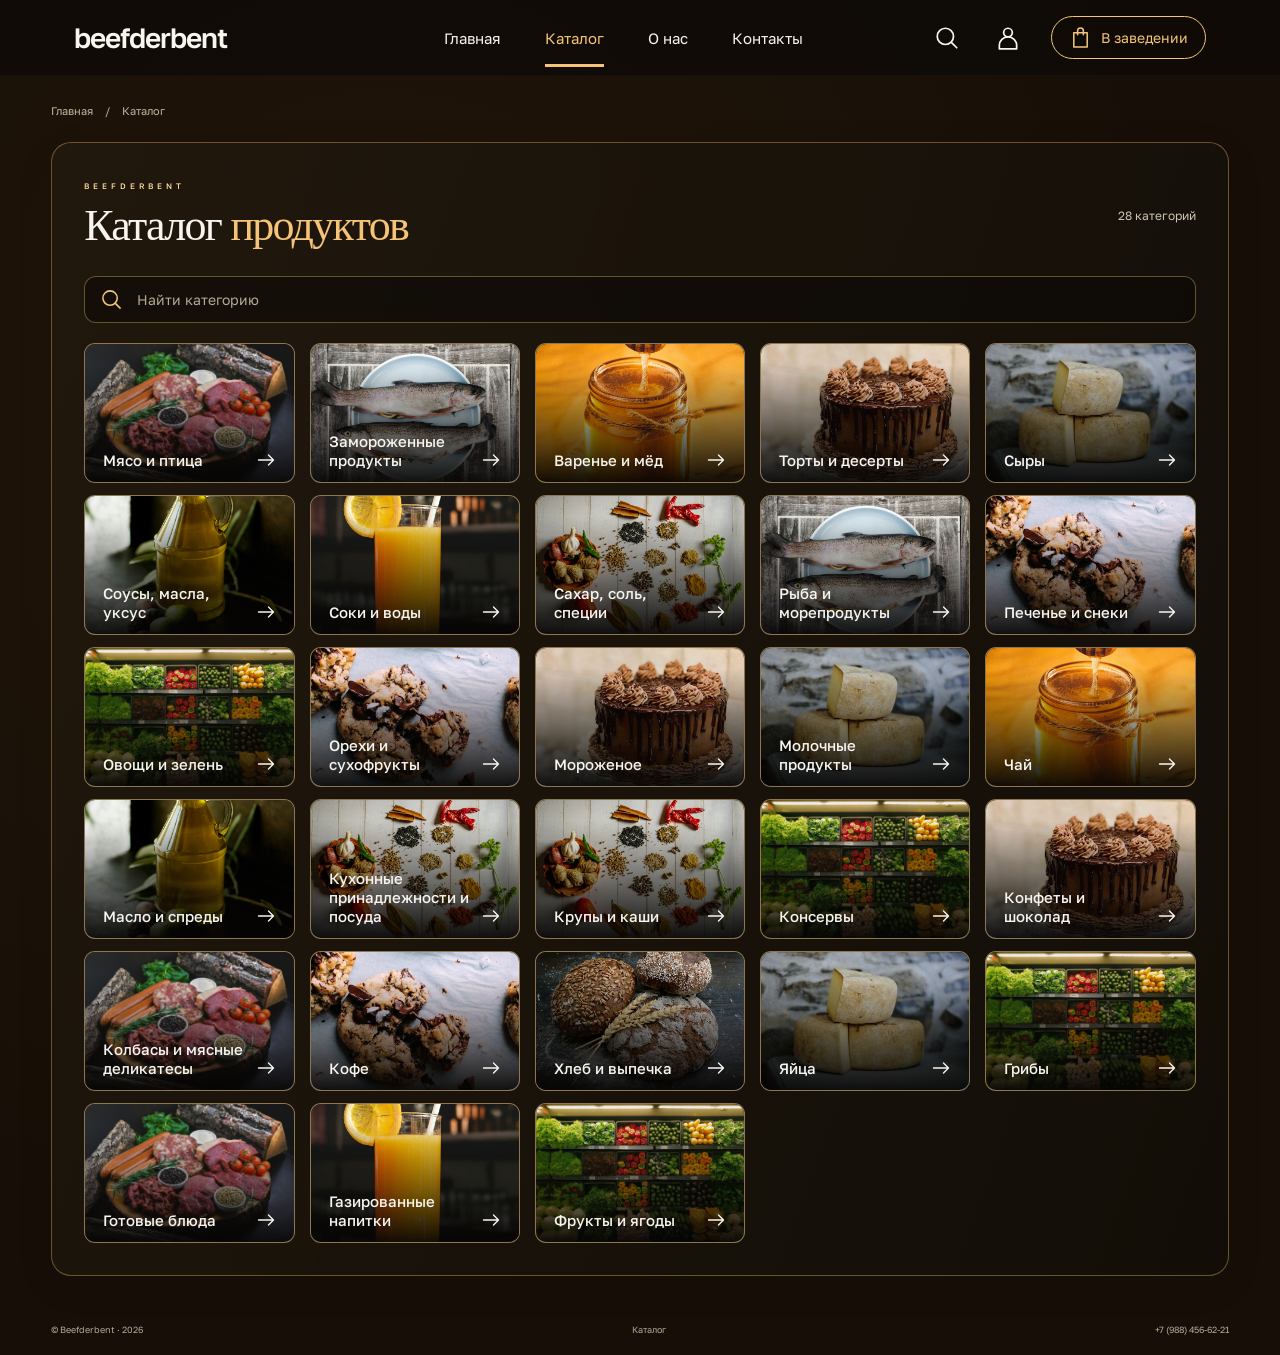
==== catalog.html @ 81480512 "Add Beefderbent static website with catalog and archived designs" ====
<!doctype html><html lang="ru"><head><meta charset="UTF-8"><meta name="viewport" content="width=device-width,initial-scale=1"><meta name="theme-color" content="#170f07"><meta name="description" content="Beefderbent — продукты для вашего стола. Мясо и птица, сыры, овощи и многое другое. Дербент, Гейдара Алиева, 8."><title>Beefderbent — Свежие продукты для настоящего вкуса</title><link rel="preconnect" href="https://fonts.googleapis.com"><link href="https://fonts.googleapis.com/css2?family=Golos+Text:wght@400;500;600&family=Prata&display=swap" rel="stylesheet"><link rel="stylesheet" href="style.css"></head><body><div id="app"></div><script type="module" src="app.js"></script></body></html>
---- style.css ----
:root{--bg:#170f07;--surface:#1c150c;--gold:#f5c477;--text:#f8f5ef;--muted:#cec5b6;--border:#b58b4c88}*{box-sizing:border-box}html{scroll-behavior:smooth;scroll-padding-top:25px}body{margin:0;background:radial-gradient(ellipse at 30% 30%,#33210e55,transparent 65%),var(--bg);color:var(--text);font:14px 'Golos Text',Arial,sans-serif}a{color:inherit;text-decoration:none}button,input{font:inherit}button,a{-webkit-tap-highlight-color:transparent}button{cursor:pointer}button:focus-visible,a:focus-visible,input:focus-visible{outline:2px solid var(--gold);outline-offset:5px}svg{width:23px;height:23px;flex-shrink:0}img{display:block;width:100%;height:100%;object-fit:cover}button{color:inherit}.header{position:relative;z-index:2;display:flex;align-items:center;justify-content:space-between;gap:25px;height:76px;padding:0 5.8%;background:#0c0907b3;border-bottom:1px solid #ffffff06}.brand{font-size:28px;letter-spacing:-1px;font-weight:600;white-space:nowrap}.header nav{display:flex;gap:44px;align-self:stretch;margin-left:8%}.header nav a{display:flex;align-items:center;position:relative;font-size:15px}.header nav a.active{color:var(--gold)}.header nav a.active:after{position:absolute;bottom:8px;left:0;right:0;height:3px;background:var(--gold);content:''}.header-tools{display:flex;align-items:center;gap:25px}.icon-button{background:none;border:0;padding:5px;display:grid;place-items:center}.icon-button svg{width:26px;height:26px}.mode{display:flex;align-items:center;gap:9px;border:1px solid var(--gold);border-radius:30px;background:none;color:var(--gold);padding:9px 17px;white-space:nowrap;font-size:14px}.hero{position:relative;min-height:355px;background:linear-gradient(90deg,#0d0904bb 0%,#0d090488 35%,transparent 75%),linear-gradient(0deg,var(--bg),transparent 24%),url('assets/reference/hero.png') center 52%/cover;margin-top:-76px;padding-top:76px;min-height:422px}.hero-content{position:relative;padding:35px 6.2% 40px}.eyebrow{font-size:11px;letter-spacing:4px;color:#ffe0a1;font-weight:500}h1,h2{font-family:Georgia,'Times New Roman',serif;font-weight:400}h1{font-size:clamp(40px,4.4vw,72px);line-height:.99;letter-spacing:-1.7px;margin:12px 0 17px}h1 em,h2 em{font-style:normal;color:var(--gold)}.hero p{font-size:16px;line-height:1.55;margin:0 0 23px}.hero-actions{display:flex;gap:25px}.button{min-height:44px;padding:0 26px;display:inline-flex;align-items:center;justify-content:center;gap:13px;border-radius:28px;font-size:14px;font-weight:500;border:1px solid transparent;transition:filter .2s,background .2s}.primary{background:linear-gradient(110deg,#ffda97,#e9a951);color:#130e06}.button:hover{filter:brightness(1.13)}.outline{border-color:#e6dece;background:#09070444}.home-main{position:relative;max-width:1600px;padding:0 3%;margin:0 auto}.panel{border:1px solid var(--border);border-radius:20px;background:linear-gradient(110deg,#221a0fbf,#120e08df);box-shadow:0 10px 40px #00000012}.categories-panel{padding:15px 2.6% 16px}.section-heading{display:flex;justify-content:space-between;align-items:center;gap:25px;margin-bottom:12px}h2{font-size:36px;line-height:1.12;margin:0}.all-link{display:flex;align-items:center;gap:12px;color:#ffdc98;font-size:13px;white-space:nowrap}.category-grid{display:grid;grid-template-columns:repeat(5,minmax(0,1fr));gap:12px 15px}.category-card{position:relative;isolation:isolate;border:1px solid #d5b78499;border-radius:11px;height:102px;overflow:hidden;display:flex;align-items:flex-end;padding:12px 18px;gap:12px;transition:border-color .25s,transform .25s;background:#211709}.category-card img{position:absolute;inset:0;z-index:-2;transition:transform .5s}.category-card:after{content:'';position:absolute;inset:0;z-index:-1;background:linear-gradient(0deg,#050403f0,transparent 85%)}.category-card span{font-size:15px;font-weight:500;line-height:1.25;flex:1}.category-card svg{width:20px;height:20px}.category-card:hover{border-color:var(--gold);transform:translateY(-2px)}.category-card:hover img{transform:scale(1.06)}.contacts{display:grid;grid-template-columns:1.03fr 1fr;gap:20px;margin-top:12px;padding:13px 17px 15px 3.1%;scroll-margin-top:15px}.contact-copy h2{font-size:32px}.contact-copy p{margin:6px 0 10px;line-height:1.4;font-size:13px}.contact-facts{display:grid;grid-template-columns:.85fr 1.2fr 1fr;gap:10px}.contact-facts>div,.contact-facts>a{border:1px solid var(--border);border-radius:10px;padding:10px 11px;display:flex;flex-direction:column;justify-content:center;gap:3px}.contact-facts small{font-size:10px}.contact-facts strong{font-size:10px;line-height:1.5;font-weight:500}.socials{display:flex;gap:14px;margin-top:14px}.socials a{display:inline-flex;align-items:center;gap:8px;border-radius:9px;padding:8px 13px;font-size:13px;font-weight:500}.whatsapp{background:#0bb53d}.instagram{background:linear-gradient(30deg,#ffb54b,#fa3558 65%,#d72770)}.instagram-icon{font-size:27px;line-height:24px}.social-note{display:block;color:#b8aa97;font-size:7px;line-height:1.5;margin-top:8px;max-width:560px}.map{position:relative;min-height:205px;overflow:hidden;border-radius:16px;background:#a9c9bc}.map iframe{display:block;border:0;height:100%;width:100%;min-height:205px}.map-link{position:absolute;bottom:10px;right:10px;background:#faf7ed;color:#2b2319;border-radius:7px;display:flex;align-items:center;gap:6px;padding:7px 10px;font-size:10px;box-shadow:0 3px 15px #0003}.map-link svg{width:16px;height:16px}footer{max-width:1600px;margin:auto;padding:20px 4%;display:flex;justify-content:space-between;gap:20px;color:#b8aa97;font-size:9px}.inner-main{max-width:1500px;min-height:65vh;margin:0 auto;padding:28px 4%}.breadcrumbs{display:flex;gap:12px;flex-wrap:wrap;font-size:11px;color:#c3b59e;margin:0 0 25px}.breadcrumbs a:hover{color:var(--gold)}.full-catalog{padding:32px}.full-catalog h1{font-size:44px;margin-bottom:8px}.full-catalog .eyebrow{font-size:8px}.category-count{font-size:12px;color:var(--muted)}.catalog-search{display:flex;align-items:center;gap:10px;border:1px solid var(--border);border-radius:12px;padding:10px 15px;margin:20px 0;color:var(--gold);background:#0b080688}.catalog-search input{width:100%;border:0;outline:none;background:none;color:var(--text);font-size:14px;padding:4px}.catalog-search input::placeholder{color:#b5a991}.all-categories .category-card{height:140px}.category-layout{display:grid;grid-template-columns:245px minmax(0,1fr);gap:22px}.category-sidebar{padding:23px 15px;align-self:start}.category-sidebar h2{font-size:25px;padding:0 8px 15px}.category-sidebar nav{display:flex;flex-direction:column;gap:3px}.category-sidebar a{font-size:11px;line-height:1.5;padding:10px;border-radius:6px;display:flex;align-items:center;justify-content:space-between;gap:10px}.category-sidebar a svg{width:14px;height:14px}.category-sidebar a:hover,.category-sidebar .selected{background:#f5c4771f;color:var(--gold)}.category-detail{overflow:hidden}.category-cover{position:relative;isolation:isolate;min-height:230px;padding:40px 35px;display:flex;align-items:flex-end}.category-cover img{position:absolute;inset:0;z-index:-2;object-position:center 45%}.category-cover:after{content:'';position:absolute;inset:0;background:linear-gradient(90deg,#100b05ee,#100b0577);z-index:-1}.category-cover h1{font-size:40px;line-height:1.12;margin:12px 0}.category-cover .eyebrow{font-size:8px}.category-cover p{font-size:13px;line-height:1.7;margin:0;max-width:420px}.empty-state{text-align:center;padding:55px 25px}.empty-state>svg{width:35px;height:35px;color:var(--gold);margin-bottom:18px}.empty-state h2{font-size:30px}.empty-state p{font-size:13px;color:var(--muted);line-height:1.8;margin:15px 0 24px}.empty-state h1{font-size:36px;line-height:1.2}.empty-actions{display:flex;align-items:center;justify-content:center;gap:25px;flex-wrap:wrap}.text-link{display:inline-flex;align-items:center;gap:10px;color:var(--gold);font-size:12px}.product-grid{display:grid;grid-template-columns:repeat(3,minmax(0,1fr));gap:18px;padding:25px}.product-card{display:block;border:1px solid var(--border);padding:15px;border-radius:12px}.product-card img{height:180px;border-radius:8px}.product-card h3{font-size:16px}.product-card>svg{float:right}.product-detail{padding:35px;display:grid;grid-template-columns:1fr 1fr;gap:40px}.product-detail>img{max-height:500px;border-radius:15px}.product-detail h1{font-size:40px}.product-detail p{line-height:1.8;color:var(--muted)}.product-detail strong{display:block;font-size:24px;margin:25px 0}.product-detail .button{margin-top:20px}dialog{width:min(540px,calc(100% - 30px));max-height:85vh;padding:32px;border:1px solid var(--border);border-radius:20px;background:#1e160e;color:var(--text)}dialog::backdrop{background:#000a;backdrop-filter:blur(5px)}dialog h2{font-size:32px;padding-right:20px}dialog p{color:var(--muted);font-size:13px;line-height:1.8}.close{position:absolute;right:15px;top:10px;font-size:29px;background:none;border:0;padding:5px}.search-results{display:grid;gap:3px;max-height:45vh;overflow-y:auto}.search-results a{display:flex;align-items:center;justify-content:space-between;padding:12px 8px;border-bottom:1px solid #b58b4c33;font-size:13px}.search-results a:hover{color:var(--gold)}.search-results svg{width:17px}.mode-option{display:grid;grid-template-columns:25px 1fr;gap:8px 12px;text-align:left;width:100%;background:#ffffff05;border:1px solid var(--border);border-radius:12px;padding:18px;margin:12px 0;color:var(--gold)}.mode-option span{grid-column:2;font-size:11px;color:var(--muted)}.small-note{font-size:11px!important}.no-results{padding:20px;color:var(--muted)}[hidden]{display:none!important}@media(min-width:1600px){.header{padding-left:max(6%,calc((100% - 1450px)/2));padding-right:max(6%,calc((100% - 1450px)/2))}.hero-content{max-width:1500px;margin:auto}.hero{min-height:480px}.category-card{height:120px}.contacts{padding-top:20px;padding-bottom:20px}.contact-facts strong{font-size:12px}}@media(max-width:1150px){.header{gap:20px;padding:0 4%}.header nav{gap:24px;margin-left:0}.header-tools{gap:15px}.brand{font-size:25px}.mode{font-size:12px;padding:9px 12px}.category-card{padding:10px 12px}.category-card span{font-size:12px}.contacts{grid-template-columns:1fr 1fr;gap:15px}.contact-facts{grid-template-columns:1fr 1.3fr}.contact-facts>div:last-child{grid-column:1/-1;flex-direction:row;gap:10px;justify-content:flex-start;padding:7px 11px}.contact-facts strong{font-size:10px}.contact-copy h2{font-size:28px}.hero p{font-size:14px}.category-grid{gap:10px}.all-categories{grid-template-columns:repeat(4,minmax(0,1fr))}}@media(max-width:760px){.header{height:auto;min-height:112px;flex-wrap:wrap;padding:15px 5% 0;gap:12px}.brand{font-size:24px}.header-tools{gap:12px;margin-left:auto}.account{display:none}.mode{font-size:10px;padding:7px 10px}.mode svg{width:17px;height:17px}.icon-button svg{width:21px;height:21px}.header nav{order:3;width:100%;height:39px;justify-content:space-between;gap:20px}.header nav a{font-size:12px;padding-bottom:10px}.header nav a.active:after{bottom:0;height:2px}.hero{margin-top:-112px;padding-top:112px;min-height:460px;background-position:62% center}.hero-content{padding:36px 6% 45px;background:linear-gradient(90deg,#100b0699,transparent)}.eyebrow{font-size:8px;letter-spacing:2px}h1{font-size:clamp(33px,7.7vw,52px);line-height:1.04;letter-spacing:-1px;margin:15px 0 18px}.hero p{font-size:12px;line-height:1.8}.hero-actions{gap:10px;flex-wrap:wrap}.button{min-height:42px;padding:0 18px;font-size:11px;gap:9px}.button svg{width:18px;height:18px}.home-main{padding:0 4%}.categories-panel{padding:20px 16px}.section-heading{align-items:flex-start;gap:15px;flex-wrap:wrap;margin-bottom:18px}h2{font-size:29px}.all-link{font-size:10px;gap:6px}.all-link svg{width:18px}.category-grid{grid-template-columns:repeat(2,minmax(0,1fr));gap:10px}.category-card{height:105px;padding:12px}.category-card span{font-size:12px}.category-card svg{width:17px;height:17px}.contacts{grid-template-columns:1fr;padding:22px 16px;gap:20px;margin-top:15px}.contact-copy h2{font-size:28px}.contact-copy p{font-size:12px}.contact-facts{gap:8px;margin-top:15px}.contact-facts strong{font-size:10px}.social-note{font-size:7px;margin-top:10px}.socials{gap:10px}.socials a{font-size:12px}.map,.map iframe{min-height:240px}.map iframe{height:240px}footer{font-size:8px;flex-wrap:wrap;gap:15px;padding:23px 5%}.inner-main{padding:25px 4%}.full-catalog{padding:23px 16px}.full-catalog h1{font-size:35px}.all-categories{grid-template-columns:repeat(2,minmax(0,1fr))}.all-categories .category-card{height:115px}.category-layout{grid-template-columns:minmax(0,1fr);gap:15px}.category-sidebar{padding:15px;overflow:hidden}.category-sidebar h2{font-size:23px;padding-bottom:10px}.category-sidebar nav{flex-direction:row;overflow:auto;gap:6px;scrollbar-width:thin}.category-sidebar a{white-space:nowrap;border:1px solid #b58b4c44;padding:9px 12px;font-size:11px}.category-sidebar svg{display:none}.category-cover{min-height:205px;padding:25px}.category-cover h1{font-size:34px}.category-cover p{font-size:12px}.empty-state{padding:36px 20px}.empty-state h2{font-size:27px}.empty-state p{font-size:12px}.product-grid{grid-template-columns:repeat(2,minmax(0,1fr));padding:15px}.product-detail{grid-template-columns:1fr;padding:20px;gap:20px}.product-detail>img{height:280px}.empty-state h1{font-size:29px}dialog{padding:28px 20px}dialog h2{font-size:28px}}@media(prefers-reduced-motion:reduce){html{scroll-behavior:auto}*{transition:none!important}}
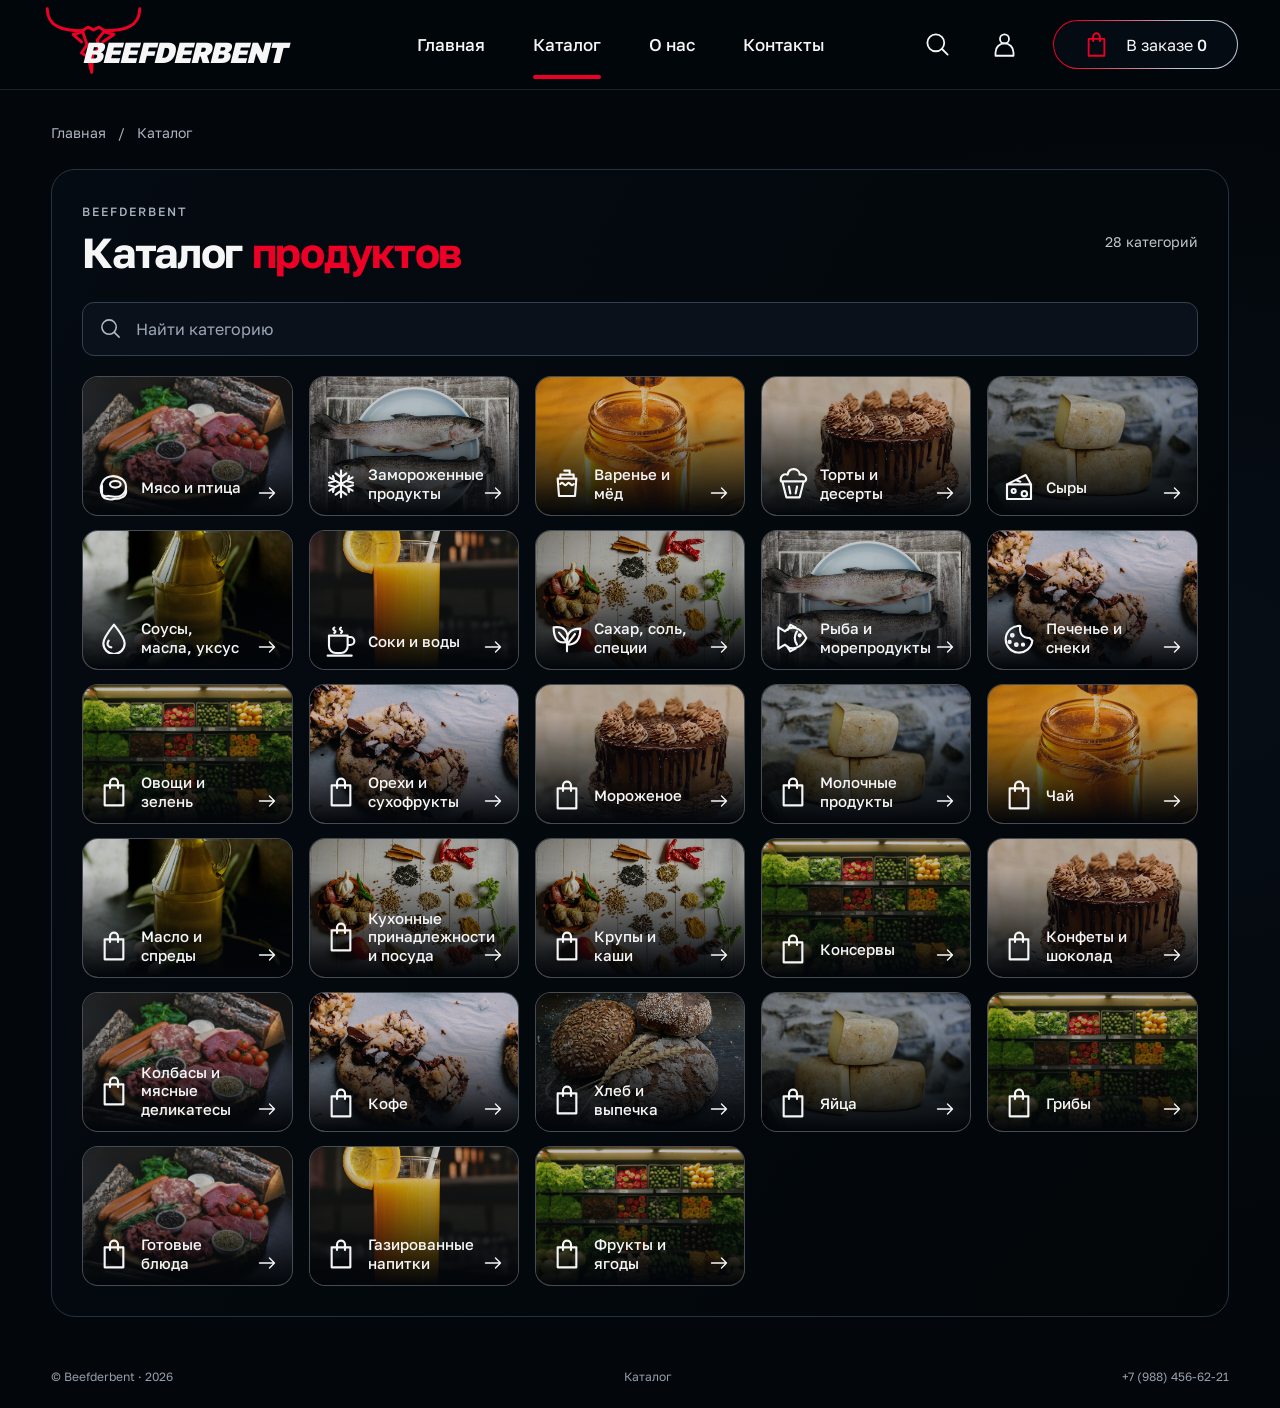
==== commit 5f456511: "Update Beefderbent with black and red interface" ====
--- a/catalog.html
+++ b/catalog.html
@@ -1 +1 @@
-<!doctype html><html lang="ru"><head><meta charset="UTF-8"><meta name="viewport" content="width=device-width,initial-scale=1"><meta name="theme-color" content="#170f07"><meta name="description" content="Beefderbent — продукты для вашего стола. Мясо и птица, сыры, овощи и многое другое. Дербент, Гейдара Алиева, 8."><title>Beefderbent — Свежие продукты для настоящего вкуса</title><link rel="preconnect" href="https://fonts.googleapis.com"><link href="https://fonts.googleapis.com/css2?family=Golos+Text:wght@400;500;600&family=Prata&display=swap" rel="stylesheet"><link rel="stylesheet" href="style.css"></head><body><div id="app"></div><script type="module" src="app.js"></script></body></html>
+<!doctype html><html lang="ru"><head><meta charset="UTF-8"><meta name="viewport" content="width=device-width,initial-scale=1"><meta name="theme-color" content="#03070b"><meta name="description" content="Beefderbent — продукты для вашего стола. Мясо и птица, сыры, овощи и многое другое. Дербент, Гейдара Алиева, 8."><title>Beefderbent — Свежие продукты для настоящего вкуса</title><link rel="preconnect" href="https://fonts.googleapis.com"><link href="https://fonts.googleapis.com/css2?family=Golos+Text:wght@400;500;600;700;800&family=Prata&display=swap" rel="stylesheet"><link rel="stylesheet" href="style.css"><link rel="stylesheet" href="theme-red.css"></head><body><div id="app"></div><script type="module" src="app.js"></script></body></html>
--- a/theme-red.css
+++ b/theme-red.css
@@ -0,0 +1,31 @@
+/* Red & black reference theme. Shared by home, catalog and product pages. */
+:root{--bg:#03070b;--surface:#070c12;--gold:#f00026;--text:#f6f6f7;--muted:#c2c5cb;--border:#253442;--red:#ed0025}
+body{background:radial-gradient(ellipse at 90% 48%,#0e1b2c55,transparent 55%),#03070b;font-size:16px}
+h1,h2{font-family:'Golos Text',Arial,sans-serif;font-weight:700;letter-spacing:-1.3px}h1 em,h2 em{color:var(--red)}
+.header{height:90px;background:#02060be8;border-bottom:1px solid #18222e;padding:0 3.3%;gap:30px}
+.brand{position:relative;display:flex;align-items:center;min-width:280px;height:76px;letter-spacing:-.9px;font-weight:800;font-size:29px;font-style:italic;white-space:nowrap}
+.brand .bull-mark{position:absolute;top:-3px;left:0;width:103px;height:74px;color:var(--red)}
+.brand>span{position:relative;margin-left:40px;margin-top:15px}
+.header nav{margin-left:0;gap:48px}.header nav a{font-size:17px;font-weight:500}.header nav a.active{color:var(--text)}.header nav a.active:after{background:var(--red);bottom:10px;height:4px;border-radius:3px}
+.header-tools{gap:30px}.icon-button svg{width:27px;height:27px}.icon-button:hover{color:var(--red)}
+.order-button{display:flex;align-items:center;justify-content:center;gap:16px;min-width:185px;min-height:49px;border:1px solid transparent;border-radius:30px;background:linear-gradient(#050b12,#050b12) padding-box,linear-gradient(105deg,#ed0025,#ed0025 12%,#bec8d3 70%) border-box;color:var(--text);padding:8px 22px;font-size:16px;white-space:nowrap}.order-button svg{color:var(--red);width:27px;height:27px}.order-button b{font-weight:500}.order-button:hover{box-shadow:0 0 20px #ed00252a}
+.hero{margin-top:0;padding-top:0;min-height:385px;isolation:isolate;background:linear-gradient(90deg,#02070bea 0%,#02070bd6 27%,#02070b44 50%,#02070b00 75%),linear-gradient(0deg,#03070b,transparent 14%),url('assets/reference/hero.png') center 51%/cover}
+.hero-content{padding:46px 4.8% 43px;max-width:1600px;margin:auto}.hero .eyebrow{display:flex;align-items:center;gap:20px;color:#e4e6e8;font-size:11px;letter-spacing:4px;font-weight:600}.hero .eyebrow:after{content:'';width:43px;height:3px;background:var(--red)}
+.hero h1{font-size:clamp(38px,3.75vw,62px);line-height:1.05;letter-spacing:-1.8px;margin:20px 0 17px;font-weight:700}.hero p{font-size:18px;line-height:1.5;color:#e1e2e6;margin-bottom:26px}.hero-actions{gap:30px}.button{font-size:16px;min-height:49px;padding:0 31px;gap:16px}.button svg{width:25px;height:25px}.primary{background:linear-gradient(180deg,#f0002a,#c40020);color:#fff;font-weight:600;box-shadow:0 3px 20px #bb001020}.primary:hover{box-shadow:0 4px 25px #ed002548}.outline{background:#03090c88;border-color:#c4ced8;color:#f5f5f6}.outline svg{color:#d9dfe7}
+.hero:after{content:'';position:absolute;z-index:-1;inset:-28% -4% -112%;border:15px solid transparent;border-bottom-color:#e60023;border-left-color:#e60023;border-right-color:#e60023;border-radius:0 0 48% 48%;pointer-events:none;filter:drop-shadow(0 15px 18px #cf002138)}
+.home-main{max-width:1640px;padding:0 2.5%;position:relative;isolation:isolate}.panel{background:linear-gradient(120deg,#050b12f5,#020609fa);border-color:var(--border);box-shadow:none;border-radius:24px}
+.categories-panel{position:relative;padding:20px 2.3% 24px}.categories-panel:after{content:'';position:absolute;inset:0;z-index:-1;border-radius:inherit;box-shadow:30px 25px 65px #0009;pointer-events:none}
+.section-heading{margin-bottom:20px;gap:24px}h2{font-size:36px;line-height:1.15}.all-link{color:#f4f5f7;font-size:15px;font-weight:500;gap:17px}.all-link svg{width:26px}.all-link:hover{color:var(--red)}
+.category-grid{gap:14px 16px}.category-card{height:132px;border-color:#74798399;border-radius:16px;padding:12px 15px;background:#05090d}.category-card:after{background:linear-gradient(0deg,#020509 0%,#020509dd 13%,#02050911 76%)}.category-card img{filter:brightness(.85) saturate(.98)}.category-card>.category-label{display:flex;align-items:center;gap:11px;font-size:15px;font-weight:500;min-width:0;flex:1}.category-label>svg{width:32px;height:32px;flex:0 0 32px}.category-label>span{font-size:inherit;line-height:1.25}.category-card>svg{width:20px;height:20px;flex:0 0 20px}.category-card:hover{border-color:#ed0025;box-shadow:0 0 20px #ed002514}.category-card:hover img{filter:brightness(1) saturate(1.08)}
+.contacts{margin-top:22px;padding:26px 2.5%;gap:28px}.contact-copy h2{font-size:30px}.contact-copy p{font-size:16px;line-height:1.55;margin:12px 0 17px}.contact-facts small{font-size:12px;color:#b3b9c2}.contact-facts strong{font-size:12px;line-height:1.5}.contact-facts>div,.contact-facts>a{background:#0c121a;border-color:#2a3542;padding:12px;border-radius:10px}.socials a{font-size:14px}.social-note{font-size:10px;line-height:1.6;color:#9a9fa9}.map-link{background:#eef1f5;color:#101923;font-size:12px}.map-link svg{color:#d60024}footer{font-size:12px;color:#969eaa;padding:24px 4%}footer a:hover{color:#fff}
+.inner-main{padding-top:32px}.breadcrumbs{font-size:14px;line-height:1.6;color:#abb3bf}.full-catalog{padding:30px}.full-catalog h1{font-size:42px}.full-catalog .eyebrow{color:#aab3bf;letter-spacing:2px;font-size:12px}.category-count{font-size:14px}.catalog-search{border-color:#344050;background:#0a111a;padding:12px 16px;color:#b2bac6}.catalog-search input{font-size:16px}.catalog-search input::placeholder{color:#9ca7b6}.all-categories .category-card{height:140px}.category-sidebar{padding:24px 16px}.category-sidebar h2{font-size:24px}.category-sidebar a{font-size:14px;padding:12px 10px;line-height:1.4}.category-sidebar a:hover,.category-sidebar .selected{background:#ed00251a;color:#fff}.category-sidebar .selected{box-shadow:inset 3px 0 var(--red)}.category-cover h1{font-size:40px;line-height:1.1}.category-cover p{font-size:16px}.category-cover .eyebrow{font-size:12px;color:#c9ced8;letter-spacing:1.5px}.category-cover:after{background:linear-gradient(90deg,#02070bf0,#02070b77)}.category-cover{min-height:245px}.empty-state>svg{color:var(--red)}.empty-state h2{font-size:28px}.empty-state p{font-size:16px}.text-link{font-size:14px;color:#e1e6ef}.text-link:hover{color:var(--red)}.product-card{background:#0a1018;border-color:#2e3b4c}.product-card h3{font-size:18px}.product-card>span{font-size:16px}.product-detail h1{font-size:38px}.product-detail p{font-size:16px}
+dialog{background:#090f17;border-color:#334153;border-radius:20px;padding:32px}dialog h2{font-size:29px}dialog p{font-size:16px;color:#b8c1cd}.close{color:#e5e9f0}.close:hover{color:var(--red)}.search-results a{font-size:15px;border-color:#283241;padding:14px 8px}.search-results a:hover{color:#fff;background:#ffffff06}.mode{color:#e6eaf1;border-color:#3d4b5f;background:#101926;font-size:14px}.mode-option{color:#fff;border-color:#354256;font-size:16px;background:#101720}.mode-option:hover{border-color:var(--red)}.mode-option span{font-size:14px}.small-note{font-size:13px!important;line-height:1.7}.order-empty{text-align:center;padding:35px 0}.order-empty>svg{width:48px;height:48px;color:var(--red)}.order-empty h3{font-size:22px;margin:18px 0 0}.order-empty p{line-height:1.7}.order-mode{display:flex;align-items:center;justify-content:space-between;gap:20px;border-top:1px solid #293345;border-bottom:1px solid #293345;padding:20px 0;font-size:14px}#order-dialog{max-width:540px}#order-dialog .small-note a{white-space:nowrap;color:#fff}.no-results{font-size:16px;color:#b9c2ce}
+@media(min-width:1600px){.hero{min-height:415px}.hero-content{padding-top:48px}.hero h1{font-size:62px}.categories-panel{padding-top:22px;padding-bottom:25px}.category-card{height:136px}.contact-facts strong{font-size:13px}.header{padding-left:max(3.3%,calc((100% - 1500px)/2));padding-right:max(3.3%,calc((100% - 1500px)/2))}}
+@media(max-width:1240px){.header{gap:20px;padding:0 3%}.brand{font-size:24px;min-width:235px}.brand .bull-mark{width:85px}.brand>span{margin-left:32px}.header nav{gap:26px}.header nav a{font-size:15px}.header-tools{gap:17px}.order-button{min-width:145px;padding:8px 14px;font-size:14px;gap:10px}.category-card{padding:12px 10px}.category-card>.category-label{gap:8px;font-size:13px}.category-label>svg{width:26px;height:26px;flex-basis:26px}.category-card>svg{width:16px;flex-basis:16px}.hero h1{font-size:48px}.hero p{font-size:16px}.contacts{gap:20px}.contact-facts{grid-template-columns:1fr 1.25fr}.all-categories{grid-template-columns:repeat(4,minmax(0,1fr))}}
+@media(max-width:950px) and (min-width:761px){.brand{font-size:21px;min-width:205px}.brand .bull-mark{width:76px}.header nav{gap:20px}.header nav a{font-size:14px}.header-tools{gap:12px}.account{display:none}.order-button{min-width:130px;font-size:13px}.hero h1{font-size:43px}.hero p{font-size:15px}.category-grid{gap:10px}.category-label>svg{display:none}.category-card>.category-label{font-size:13px}.hero:after{inset:-25% -8% -125%}.category-layout{grid-template-columns:220px minmax(0,1fr)}}
+@media(max-width:760px){.header{height:auto;min-height:128px;flex-wrap:wrap;padding:8px 5% 0;gap:10px 14px}.brand{height:68px;min-width:0;font-size:21px;flex:1}.brand .bull-mark{height:64px;width:80px;top:0;left:-3px}.brand>span{margin-left:28px;margin-top:14px}.header-tools{gap:9px;margin-left:auto}.icon-button{padding:4px}.icon-button svg{width:22px;height:22px}.order-button{min-width:0;min-height:39px;padding:7px 11px;font-size:11px;gap:7px}.order-button svg{width:21px;height:21px}.header nav{order:3;height:42px;width:100%;justify-content:space-between;gap:20px;margin:0}.header nav a{font-size:14px;padding-bottom:10px}.header nav a.active:after{bottom:0;height:3px}.hero{min-height:390px;margin-top:0;padding-top:0;background-position:65% center;background-image:linear-gradient(90deg,#02070bd9,#02070b77 70%,#02070b22),linear-gradient(0deg,#03070b,transparent 20%),url('assets/reference/hero.png')}.hero-content{padding:38px 6% 48px}.hero .eyebrow{font-size:9px;letter-spacing:2px;gap:10px;line-height:1.6}.hero .eyebrow:after{width:25px;height:2px}.hero h1{font-size:clamp(30px,7.6vw,48px);letter-spacing:-1px;line-height:1.12;margin:20px 0}.hero p{font-size:14px;line-height:1.7;margin:0 0 25px}.hero-actions{gap:12px}.button{font-size:13px;min-height:44px;padding:0 18px;gap:10px}.button svg{width:20px;height:20px}.hero:after{inset:10% -12% -170%;border-width:8px}.home-main{padding:0 4%}.categories-panel{padding:22px 15px;border-radius:20px}.section-heading{gap:14px;margin-bottom:20px}.section-heading h2{font-size:26px;letter-spacing:-.8px}.all-link{font-size:12px;gap:8px}.all-link svg{width:20px}.category-grid{grid-template-columns:repeat(2,minmax(0,1fr));gap:11px}.category-card,.all-categories .category-card{height:120px;padding:12px 10px;border-radius:12px}.category-card>.category-label{font-size:12px;gap:7px}.category-label>svg{width:24px;height:24px;flex-basis:24px}.category-card>svg{width:16px;height:16px;flex-basis:16px}.category-label>span{line-height:1.3}.contacts{grid-template-columns:1fr;padding:24px 18px;margin-top:20px}.contact-copy h2{font-size:27px}.contact-copy p{font-size:15px;line-height:1.6}.contact-facts{grid-template-columns:1fr}.contact-facts>a,.contact-facts>div,.contact-facts>div:last-child{grid-column:auto;flex-direction:column;gap:5px;align-items:flex-start;justify-content:center;padding:12px}.contact-facts small{font-size:12px}.contact-facts strong{font-size:14px}.social-note{font-size:10px}.map,.map iframe{min-height:250px}.map iframe{height:250px}footer{font-size:12px;gap:16px;line-height:1.5;padding:25px 5%}.inner-main{padding:25px 4%}.breadcrumbs{font-size:12px;gap:8px}.full-catalog{padding:22px 15px}.full-catalog h1{font-size:32px;line-height:1.1}.category-count{font-size:13px}.category-cover h1{font-size:32px}.category-cover p{font-size:14px}.category-cover .eyebrow{font-size:10px}.category-sidebar h2{font-size:23px}.category-sidebar a{font-size:13px;padding:10px 12px}.category-sidebar .selected{box-shadow:none;border-color:var(--red)}.empty-state h2{font-size:25px}.empty-state p{font-size:14px}.empty-actions{gap:20px}.text-link{font-size:13px}.all-categories{grid-template-columns:repeat(2,minmax(0,1fr))}.catalog-search{padding:10px 12px}.catalog-search input{font-size:15px}.product-detail h1{font-size:30px}.product-detail p{font-size:15px}.product-card h3{font-size:16px}dialog{padding:30px 20px}dialog h2{font-size:26px}dialog p{font-size:15px}.search-results a{font-size:14px}.mode-option{font-size:15px}.mode-option span{font-size:13px}.small-note{font-size:12px!important}}
+@media(max-width:370px){.brand{font-size:18px}.brand .bull-mark{width:70px}.brand>span{margin-left:25px}.header-tools{gap:4px}.order-button{font-size:10px;padding:7px 8px}.order-button svg{width:18px}.category-label>svg{display:none}.hero-actions .button{font-size:12px;padding:0 15px}.hero .eyebrow{font-size:8px;letter-spacing:1.7px}}
+@media(prefers-reduced-motion:reduce){html{scroll-behavior:auto}}
+/* Decorative ribbon stays outside the content flow without creating horizontal scroll. */
+body{overflow-x:clip}
+#app{overflow:hidden}
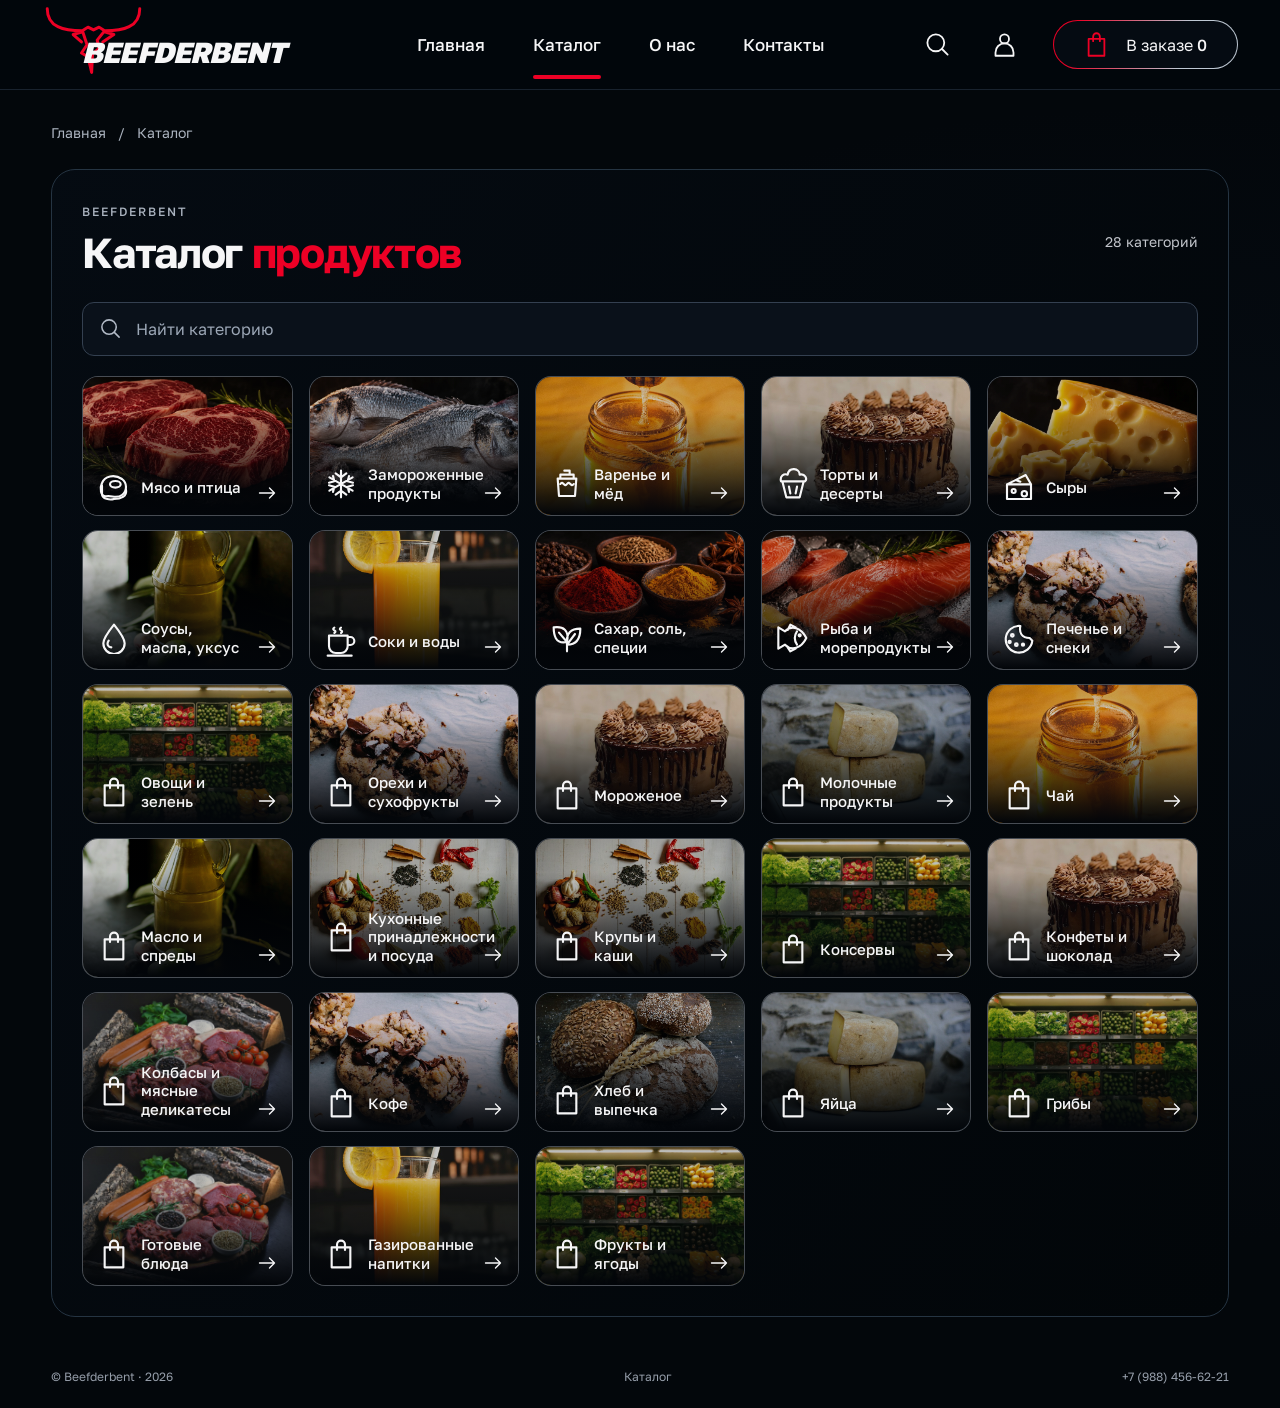
==== commit bec3f331: "Refine reference layout and add matching food category photography" ====
--- a/catalog.html
+++ b/catalog.html
@@ -1 +1 @@
-<!doctype html><html lang="ru"><head><meta charset="UTF-8"><meta name="viewport" content="width=device-width,initial-scale=1"><meta name="theme-color" content="#03070b"><meta name="description" content="Beefderbent — продукты для вашего стола. Мясо и птица, сыры, овощи и многое другое. Дербент, Гейдара Алиева, 8."><title>Beefderbent — Свежие продукты для настоящего вкуса</title><link rel="preconnect" href="https://fonts.googleapis.com"><link href="https://fonts.googleapis.com/css2?family=Golos+Text:wght@400;500;600;700;800&family=Prata&display=swap" rel="stylesheet"><link rel="stylesheet" href="style.css"><link rel="stylesheet" href="theme-red.css"></head><body><div id="app"></div><script type="module" src="app.js"></script></body></html>
+<!doctype html><html lang="ru"><head><meta charset="UTF-8"><meta name="viewport" content="width=device-width,initial-scale=1"><meta name="theme-color" content="#03070b"><meta name="description" content="Beefderbent — продукты для вашего стола. Мясо и птица, сыры, овощи и многое другое. Дербент, Гейдара Алиева, 8."><title>Beefderbent — Свежие продукты для настоящего вкуса</title><link rel="preconnect" href="https://fonts.googleapis.com"><link href="https://fonts.googleapis.com/css2?family=Golos+Text:wght@400;500;600;700;800&family=Prata&display=swap" rel="stylesheet"><link rel="stylesheet" href="style.css"><link rel="stylesheet" href="theme-red.css?v=20261121-2"></head><body><div id="app"></div><script type="module" src="app.js?v=20261121-2"></script></body></html>
--- a/theme-red.css
+++ b/theme-red.css
@@ -29,3 +29,5 @@
 /* Decorative ribbon stays outside the content flow without creating horizontal scroll. */
 body{overflow-x:clip}
 #app{overflow:hidden}
+/* Reference proportions: compact hero, with the category grid directly underneath. */
+@media(min-width:1600px){.hero{min-height:385px}.hero h1{font-size:60px}}
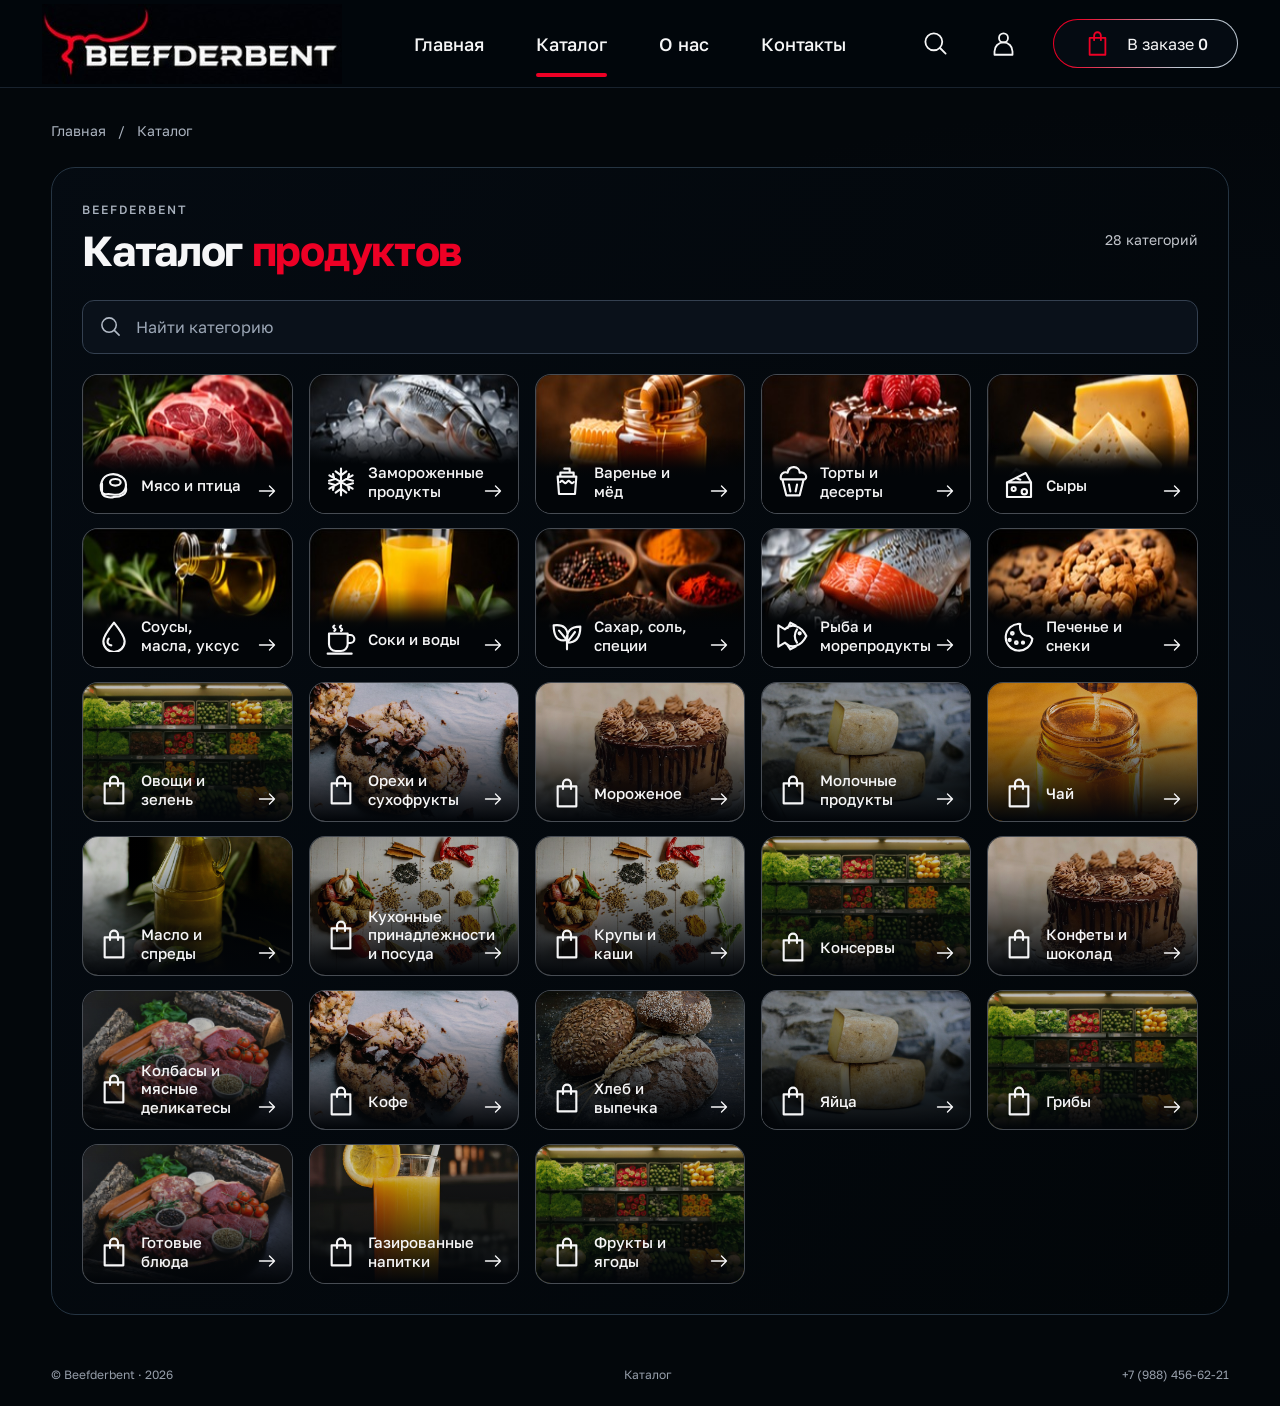
==== commit 58905c50: "Match approved Beefderbent reference artwork and page proportions" ====
--- a/catalog.html
+++ b/catalog.html
@@ -1 +1 @@
-<!doctype html><html lang="ru"><head><meta charset="UTF-8"><meta name="viewport" content="width=device-width,initial-scale=1"><meta name="theme-color" content="#03070b"><meta name="description" content="Beefderbent — продукты для вашего стола. Мясо и птица, сыры, овощи и многое другое. Дербент, Гейдара Алиева, 8."><title>Beefderbent — Свежие продукты для настоящего вкуса</title><link rel="preconnect" href="https://fonts.googleapis.com"><link href="https://fonts.googleapis.com/css2?family=Golos+Text:wght@400;500;600;700;800&family=Prata&display=swap" rel="stylesheet"><link rel="stylesheet" href="style.css"><link rel="stylesheet" href="theme-red.css?v=20261121-2"></head><body><div id="app"></div><script type="module" src="app.js?v=20261121-2"></script></body></html>
+<!doctype html><html lang="ru"><head><meta charset="UTF-8"><meta name="viewport" content="width=device-width,initial-scale=1"><meta name="theme-color" content="#03070b"><meta name="description" content="Beefderbent — продукты для вашего стола. Мясо и птица, сыры, овощи и многое другое. Дербент, Гейдара Алиева, 8."><title>Beefderbent — Свежие продукты для настоящего вкуса</title><link rel="preconnect" href="https://fonts.googleapis.com"><link href="https://fonts.googleapis.com/css2?family=Golos+Text:wght@400;500;600;700;800&family=Prata&display=swap" rel="stylesheet"><link rel="stylesheet" href="style.css"><link rel="stylesheet" href="theme-red.css?v=20261122"></head><body><div id="app"></div><script type="module" src="app.js?v=20261122"></script></body></html>
--- a/theme-red.css
+++ b/theme-red.css
@@ -31,3 +31,39 @@
 #app{overflow:hidden}
 /* Reference proportions: compact hero, with the category grid directly underneath. */
 @media(min-width:1600px){.hero{min-height:385px}.hero h1{font-size:60px}}
+/* Approved artwork: only photo/logo regions are reused as a CSS sprite.
+   All copy, category labels, icons, and controls are live HTML/SVG. */
+.brand{width:300px;min-width:300px;height:80px;font-size:0}
+.brand>.reference-logo{display:block;width:300px;height:80px;margin:0;background:url('assets/reference/approved-design.png') 3.8461538% 0 / 533.333333% 1112.5% no-repeat}
+.reference-photo{position:absolute;inset:0;z-index:-2;display:block;background-image:url('assets/reference/approved-design.png');background-repeat:no-repeat;transition:transform .4s}
+.category-card:has(.reference-photo):after{background:linear-gradient(0deg,#020508 0px,#020508 48px,#020508a0 58px,transparent 80px)}
+.category-card:hover .reference-photo{transform:scale(1.035)}
+.hero{background:#02060b;overflow:visible}
+.approved-hero-photo{position:absolute;inset:0;z-index:-2;background:url('assets/reference/approved-design.png') center calc(-100vw * 88 / 1600) / 100% auto no-repeat;mask-image:linear-gradient(90deg,transparent 0%,transparent 46%,#000 51%,#000 100%)}
+.hero:after{inset:auto;left:0;bottom:-420px;width:100%;height:570px;border:0;border-radius:0;filter:none;background:none;z-index:-1;pointer-events:none}
+.hero:before{content:'';position:absolute;inset:0;z-index:-1;background:linear-gradient(90deg,#02060b 0%,#02060b 40%,transparent 53%);pointer-events:none}
+@media(min-width:1250px){
+ .header{height:88px;padding:0 3.25%;gap:30px}
+ .header nav{gap:52px}.header nav a{font-size:18px}
+ .header-tools{gap:31px}
+ .hero{height:383px;min-height:383px}
+ .hero-content{padding:46px 4.8% 38px}
+ .hero h1{font-size:60px;line-height:1.02;letter-spacing:-1.6px;margin:19px 0 18px}
+ .hero p{font-size:18px;line-height:1.45;margin-bottom:25px}
+ .hero-actions{gap:32px}.hero-actions .primary{min-width:294px}.hero-actions .outline{min-width:225px}
+ .hero .button{min-height:50px;font-size:17px}
+ .home-main{max-width:none;padding:0 2.45%}
+ .categories-panel{padding:16px 2.25% 25px}
+ .categories-panel .section-heading{margin-bottom:19px;min-height:39px}
+ .category-grid{gap:14px 16px}.category-card{height:133px}
+ .categories-panel h2{font-size:36px}
+ .category-card>.category-label{font-size:15px}
+}
+@media(min-width:1601px){.hero{height:calc(100vw * 383 / 1600);max-height:510px}.approved-hero-photo{background-position:center calc(-100vw * 88 / 1600)}}
+@media(max-width:1249px){.brand{width:235px;min-width:235px}.brand>.reference-logo{width:235px;height:63px}.approved-hero-photo{background-size:auto 930px;background-position:72% -92px;mask-image:linear-gradient(90deg,transparent,transparent 38%,#000 65%)}.hero:before{background:linear-gradient(90deg,#02060b 0%,#02060b 25%,transparent 65%)}}
+@media(max-width:950px) and (min-width:761px){.brand{width:205px;min-width:205px}.brand>.reference-logo{width:205px;height:55px}}
+@media(max-width:760px){.brand{width:auto;min-width:0;height:68px;flex:1}.brand>.reference-logo{width:180px;height:48px;margin:0}.hero{height:auto;min-height:390px}.approved-hero-photo{background-size:auto 850px;background-position:60% -84px;mask-image:linear-gradient(90deg,transparent 0%,transparent 12%,#000 54%)}.hero:before{background:linear-gradient(90deg,#02060bf5,#02060bc4 35%,#02060b80 80%)}.category-card:has(.reference-photo):after{background:linear-gradient(0deg,#020508 0px,#020508 47px,#02050880 63px,transparent 85px)}}
+@media(max-width:370px){.brand>.reference-logo{width:155px;height:42px}}
+.hero:after{top:0;left:0;bottom:auto;width:100%;height:50vw;background:url('assets/reference/brand-ribbon.svg') left top / 100% auto no-repeat}
+.category-card:has(.reference-photo):after{background:linear-gradient(0deg,#020508 0px,#020508 36px,#020508eb 44px,#02050855 60px,transparent 78px)}
+.category-card[href*="zamorozhennye-produkty"]:after{background:linear-gradient(0deg,#020508 0px,#020508 49px,#02050899 58px,transparent 80px)}
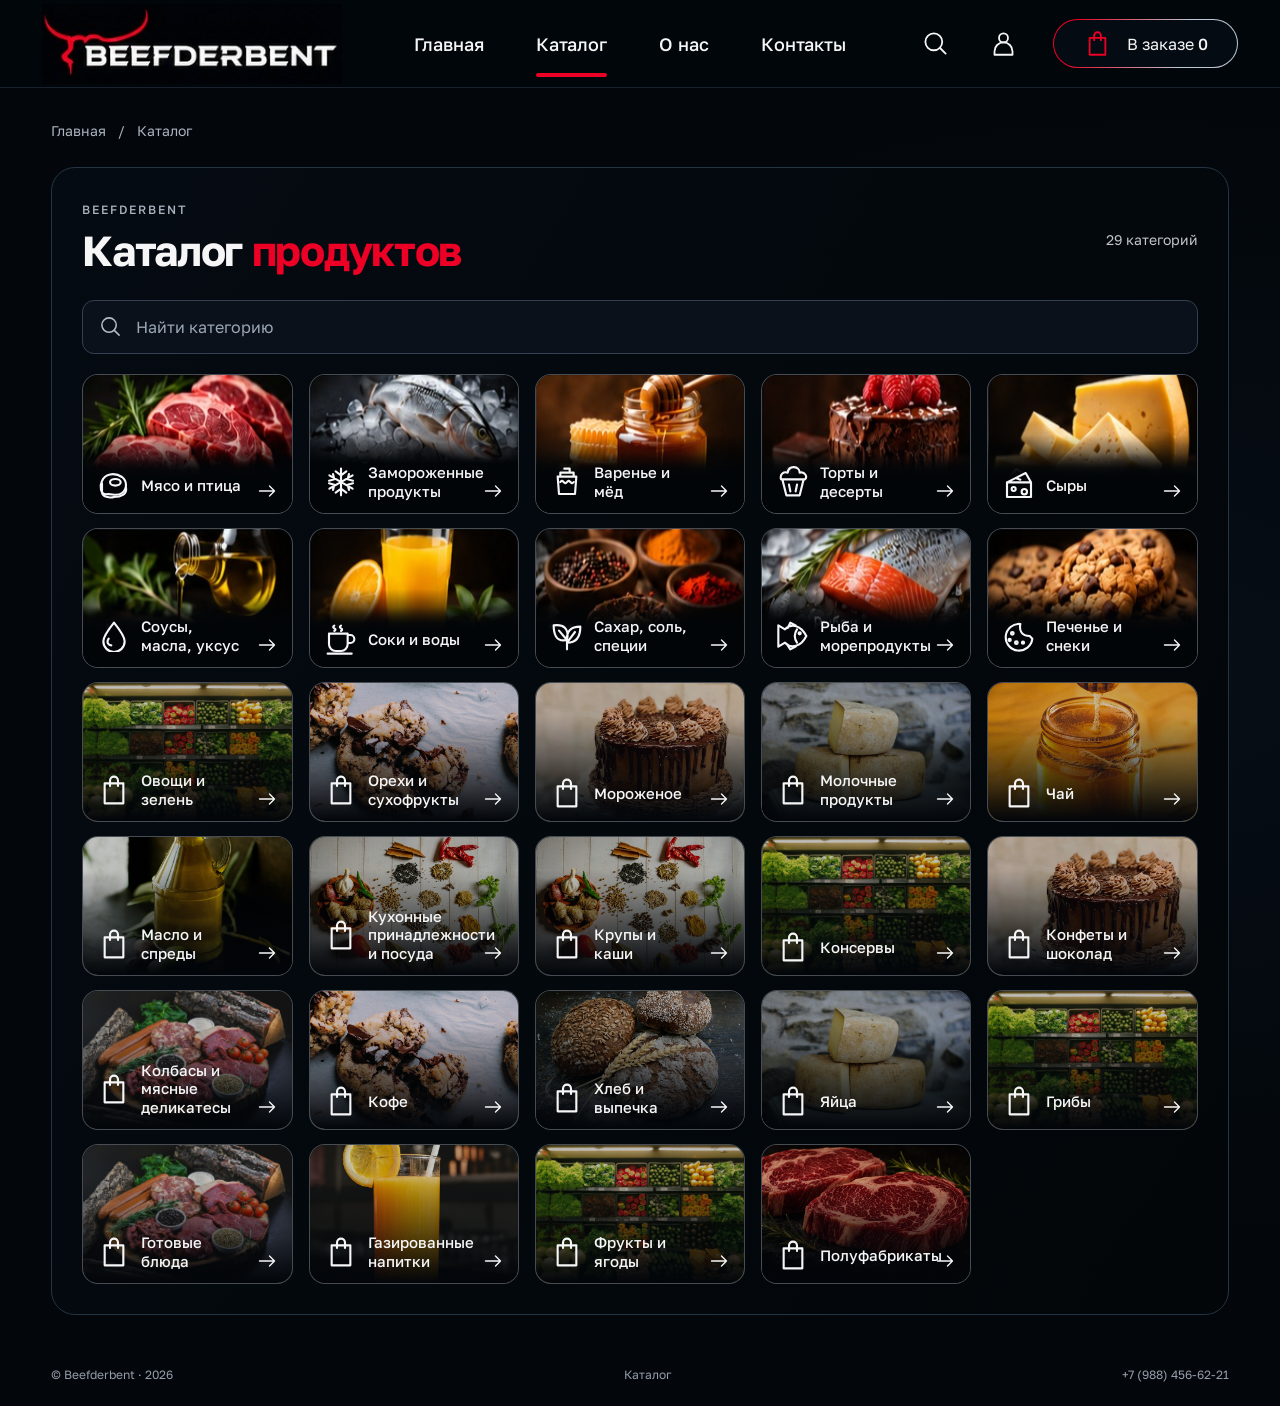
==== commit 193d6420: "Add prepared foods catalog category" ====
--- a/catalog.html
+++ b/catalog.html
@@ -1 +1 @@
-<!doctype html><html lang="ru"><head><meta charset="UTF-8"><meta name="viewport" content="width=device-width,initial-scale=1"><meta name="theme-color" content="#03070b"><meta name="description" content="Beefderbent — продукты для вашего стола. Мясо и птица, сыры, овощи и многое другое. Дербент, Гейдара Алиева, 8."><title>Beefderbent — Свежие продукты для настоящего вкуса</title><link rel="preconnect" href="https://fonts.googleapis.com"><link href="https://fonts.googleapis.com/css2?family=Golos+Text:wght@400;500;600;700;800&family=Prata&display=swap" rel="stylesheet"><link rel="stylesheet" href="style.css"><link rel="stylesheet" href="theme-red.css?v=20261122"></head><body><div id="app"></div><script type="module" src="app.js?v=20261122"></script></body></html>
+<!doctype html><html lang="ru"><head><meta charset="UTF-8"><meta name="viewport" content="width=device-width,initial-scale=1"><meta name="theme-color" content="#03070b"><meta name="description" content="Beefderbent — продукты для вашего стола. Мясо и птица, сыры, овощи и многое другое. Дербент, Гейдара Алиева, 8."><title>Beefderbent — Свежие продукты для настоящего вкуса</title><link rel="preconnect" href="https://fonts.googleapis.com"><link href="https://fonts.googleapis.com/css2?family=Golos+Text:wght@400;500;600;700;800&family=Prata&display=swap" rel="stylesheet"><link rel="stylesheet" href="style.css"><link rel="stylesheet" href="theme-red.css?v=20261122"></head><body><div id="app"></div><script type="module" src="app.js?v=20261125"></script></body></html>
